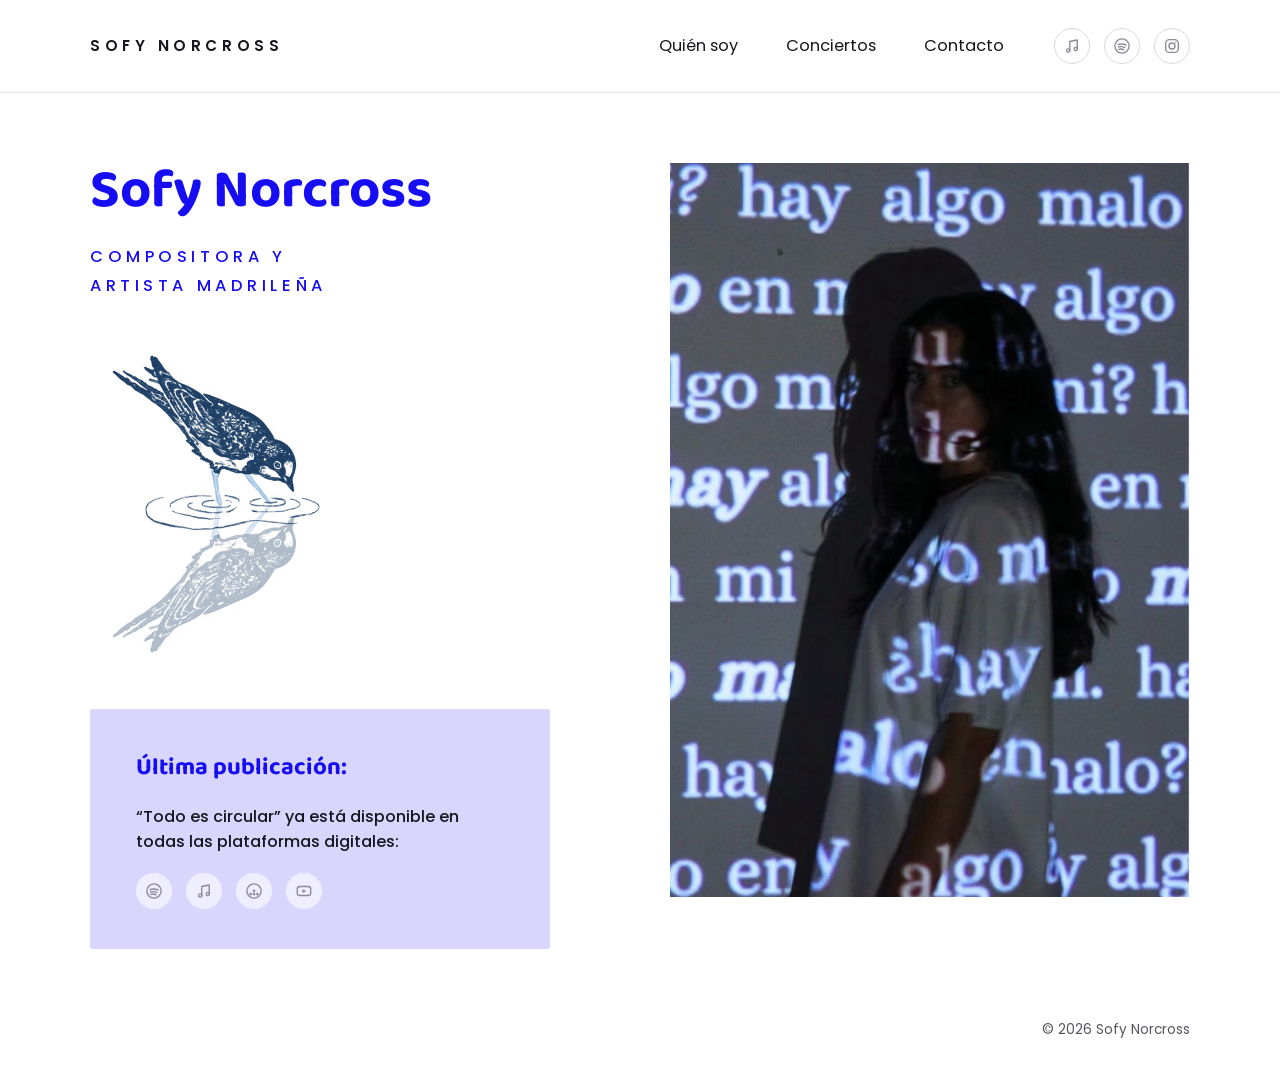
==== index.html @ 29c46905 "first commit" ====
<!DOCTYPE html>
<html lang="es">
    <head>
        <meta charset="UTF-8">
        <meta name="viewport" content="width=device-width, initial-scale=1.0">
        <title>Sofy Norcross — Compositora y artista madrileña</title>
        <meta name="description" content="Sofy Norcross, compositora y artista madrileña. Escucha su música, descubre sus conciertos y contacta con ella.">
        <link rel="preconnect" href="https://fonts.googleapis.com">
        <link rel="stylesheet" href="css/style.css">
    </head>
    <body>
        <header class="site-header">
            <div class="wrap">
                <a href="index.html" class="logo">SOFY NORCROSS</a>
                <nav class="main-nav" id="main-nav">
                    <ul class="nav-links">
                        <li>
                            <a href="quien-soy.html">Quién soy</a>
                        </li>
                        <li>
                            <a href="conciertos.html">Conciertos</a>
                        </li>
                        <li>
                            <a href="contacto.html">Contacto</a>
                        </li>
                    </ul>
                    <div class="socials">
                        <a
                            href="https://music.apple.com/es/artist/sofy-norcross/1715212237"
                            aria-label="Apple Music"
                            target="_blank"
                            rel="noopener"
                        >
                            <svg
                                viewBox="0 0 24 24"
                                fill="none"
                                stroke="currentColor"
                                stroke-width="1.8"
                            >
                                <path d="M9 18V6l10-2v12" stroke-linecap="round" stroke-linejoin="round"/>
                                <circle cx="7" cy="18" r="2.2"/>
                                <circle cx="17" cy="16" r="2.2"/>
                            </svg>
                        </a>
                        <a
                            href="https://open.spotify.com/intl-es/artist/77MdbrNtX6K6ITy4AFdntH?si=fvf7bGkWQeyb-k4wMSaZWg"
                            aria-label="Spotify"
                            target="_blank"
                            rel="noopener"
                        >
                            <svg
                                viewBox="0 0 24 24"
                                fill="none"
                                stroke="currentColor"
                                stroke-width="1.8"
                            >
                                <circle cx="12" cy="12" r="9.5"/>
                                <path d="M7 10c3.5-1 8-.6 10.3.9M7.3 13.3c2.8-.8 6.4-.5 8.5.8M7.6 16.4c2.2-.6 5-.4 6.8.7" stroke-linecap="round"/>
                            </svg>
                        </a>
                        <a
                            href="https://www.instagram.com/sofynorcross/"
                            aria-label="Instagram"
                            target="_blank"
                            rel="noopener"
                        >
                            <svg
                                viewBox="0 0 24 24"
                                fill="none"
                                stroke="currentColor"
                                stroke-width="1.8"
                            >
                                <rect
                                    x="3.5"
                                    y="3.5"
                                    width="17"
                                    height="17"
                                    rx="5"
                                />
                                <circle cx="12" cy="12" r="4"/>
                                <circle
                                    cx="17"
                                    cy="7"
                                    r="1"
                                    fill="currentColor"
                                    stroke="none"
                                />
                            </svg>
                        </a>
                    </div>
                </nav>
                <button class="nav-toggle" aria-label="Abrir menú" aria-expanded="false">
                    <span></span>
                    <span></span>
                    <span></span>
                </button>
            </div>
        </header>
        <main>
            <section class="hero">
                <div class="wrap">
                    <div class="hero-copy">
                        <h1>Sofy Norcross</h1>
                        <p class="hero-subtitle">
                            Compositora y
                            <br>
                            artista madrileña
                        </p>
                        <img src="assets/bird.png" alt="Ilustración de un pájaro bebiendo agua, reflejado" class="hero-bird">
                        <div class="hero-note">
                            <h3>Última publicación:</h3>
                            <p>&ldquo;Todo es circular&rdquo; ya está disponible en todas las plataformas digitales:</p>
                            <div class="socials">
                                <a
                                    href="https://open.spotify.com/intl-es/track/5YhR0Kq6UweA3uJosg9JHq?si=ad786be3d208446f"
                                    aria-label="Escuchar en Spotify"
                                    target="_blank"
                                    rel="noopener"
                                >
                                    <svg
                                        viewBox="0 0 24 24"
                                        fill="none"
                                        stroke="currentColor"
                                        stroke-width="1.8"
                                    >
                                        <circle cx="12" cy="12" r="9.5"/>
                                        <path d="M7 10c3.5-1 8-.6 10.3.9M7.3 13.3c2.8-.8 6.4-.5 8.5.8M7.6 16.4c2.2-.6 5-.4 6.8.7" stroke-linecap="round"/>
                                    </svg>
                                </a>
                                <a
                                    href="https://music.apple.com/es/album/todo-es-circular-single/6787810867"
                                    aria-label="Escuchar en Apple Music"
                                    target="_blank"
                                    rel="noopener"
                                >
                                    <svg
                                        viewBox="0 0 24 24"
                                        fill="none"
                                        stroke="currentColor"
                                        stroke-width="1.8"
                                    >
                                        <path d="M9 18V6l10-2v12" stroke-linecap="round" stroke-linejoin="round"/>
                                        <circle cx="7" cy="18" r="2.2"/>
                                        <circle cx="17" cy="16" r="2.2"/>
                                    </svg>
                                </a>
                                <a
                                    href="https://tidal.com/track/540287267/u"
                                    aria-label="Escuchar en Tidal"
                                    target="_blank"
                                    rel="noopener"
                                >
                                    <svg
                                        viewBox="0 0 24 24"
                                        fill="none"
                                        stroke="currentColor"
                                        stroke-width="1.8"
                                    >
                                        <circle cx="12" cy="12" r="9.5"/>
                                        <path d="M12 9.5l-2.2 2.2L12 13.9l2.2-2.2zM7.6 13.9L5.4 16.1 7.6 18.3 9.8 16.1zM12 13.9l-2.2 2.2 2.2 2.2 2.2-2.2zM16.4 13.9l-2.2 2.2 2.2 2.2 2.2-2.2z" fill="currentColor" stroke="none"/>
                                    </svg>
                                </a>
                                <a
                                    href="https://www.youtube.com/watch?v=bP30m0RFw4U"
                                    aria-label="Escuchar en YouTube"
                                    target="_blank"
                                    rel="noopener"
                                >
                                    <svg
                                        viewBox="0 0 24 24"
                                        fill="none"
                                        stroke="currentColor"
                                        stroke-width="1.8"
                                    >
                                        <rect
                                            x="3"
                                            y="6"
                                            width="18"
                                            height="12"
                                            rx="3.5"
                                            stroke-linecap="round"
                                        />
                                        <path d="M10 9.5l5 2.5-5 2.5z" fill="currentColor" stroke="none"/>
                                    </svg>
                                </a>
                            </div>
                        </div>
                    </div>
                    <div class="hero-photo">
                        <img src="assets/hero_photo.jpg" alt="Sofy Norcross fotografiada frente a una proyección de texto">
                    </div>
                </div>
            </section>
        </main>
        <footer class="site-footer">
            <div class="wrap">&copy; 2026 Sofy Norcross</div>
        </footer>
        <script src="js/script.js"></script>
    </body>
</html>
---- css/style.css ----
/* =========================================================
   Sofy Norcross — hoja de estilos principal
   ========================================================= */

@import url('https://fonts.googleapis.com/css2?family=Baloo+2:wght@500;600;700;800&family=Poppins:wght@300;400;500;600;700&display=swap');

:root {
  --blue: #170df2;
  --blue-dark: #1209b8;
  --lavender: #d8d6fd;
  --lavender-soft: #eeecff;
  --ink: #16161f;
  --gray: #55555f;
  --line: #e4e4ec;
  --white: #ffffff;
  --font-display: 'Baloo 2', sans-serif;
  --font-body: 'Poppins', sans-serif;
  --container: 1180px;
  --nav-h: 92px;
}

* {
  box-sizing: border-box;
}

html {
  scroll-behavior: smooth;
}

body {
  margin: 0;
  font-family: var(--font-body);
  color: var(--ink);
  background: var(--white);
  -webkit-font-smoothing: antialiased;
  line-height: 1.6;
}

img {
  max-width: 100%;
  display: block;
}

a {
  color: inherit;
  text-decoration: none;
}

.wrap {
  max-width: var(--container);
  margin: 0 auto;
  padding: 0 40px;
}

h1,
h2,
h3 {
  font-family: var(--font-display);
  font-weight: 700;
  color: var(--blue);
  margin: 0;
}

.eyebrow {
  font-family: var(--font-body);
  letter-spacing: 0.35em;
  text-transform: uppercase;
  font-size: 0.85rem;
  color: var(--blue);
  font-weight: 600;
}

/* =========================== Header =========================== */

.site-header {
  border-bottom: 1px solid var(--line);
  position: sticky;
  top: 0;
  background: rgba(255, 255, 255, 0.96);
  backdrop-filter: blur(6px);
  z-index: 100;
}

.site-header .wrap {
  display: flex;
  align-items: center;
  justify-content: space-between;
  height: var(--nav-h);
}

.logo {
  font-family: var(--font-body);
  font-weight: 600;
  letter-spacing: 0.3em;
  font-size: 0.95rem;
  color: var(--ink);
  white-space: nowrap;
}

.logo:hover {
  color: var(--blue);
}

.main-nav {
  display: flex;
  align-items: center;
  gap: 48px;
}

.nav-links {
  display: flex;
  gap: 44px;
  list-style: none;
  margin: 0;
  padding: 0;
}

.nav-links a {
  font-size: 1.02rem;
  color: var(--ink);
  padding: 6px 2px;
  border-bottom: 2px solid transparent;
  transition: color 0.15s ease, border-color 0.15s ease;
}

.nav-links a:hover {
  color: var(--blue);
}

.nav-links a.active {
  color: var(--blue);
  border-color: var(--blue);
}

.socials {
  display: flex;
  align-items: center;
  gap: 14px;
}

.socials a {
  width: 36px;
  height: 36px;
  border-radius: 50%;
  display: flex;
  align-items: center;
  justify-content: center;
  color: #8b8b96;
  border: 1px solid #d7d7e0;
  transition: color 0.15s ease, border-color 0.15s ease, background 0.15s ease;
}

.socials a:hover {
  color: var(--blue);
  border-color: var(--blue);
  background: var(--lavender-soft);
}

.socials svg {
  width: 18px;
  height: 18px;
}

.nav-toggle {
  display: none;
  flex-direction: column;
  justify-content: center;
  gap: 5px;
  width: 40px;
  height: 40px;
  border: none;
  background: none;
  cursor: pointer;
  padding: 0;
}

.nav-toggle span {
  width: 100%;
  height: 2px;
  background: var(--ink);
  border-radius: 2px;
  transition: transform 0.25s ease, opacity 0.25s ease;
}

/* =========================== Buttons =========================== */

.btn {
  display: inline-block;
  font-family: var(--font-body);
  font-weight: 600;
  letter-spacing: 0.05em;
  text-transform: uppercase;
  font-size: 0.9rem;
  padding: 16px 34px;
  border-radius: 2px;
  cursor: pointer;
  border: 2px solid transparent;
  transition: transform 0.15s ease, background 0.15s ease, color 0.15s ease, border-color 0.15s ease;
}

.btn-primary {
  background: var(--blue);
  color: var(--white);
}

.btn-primary:hover {
  background: var(--blue-dark);
  transform: translateY(-2px);
}

.btn-outline {
  background: transparent;
  color: var(--blue);
  border-color: var(--blue);
}

.btn-outline:hover {
  background: var(--blue);
  color: var(--white);
}

.home-link {
  display: inline-flex;
  align-items: center;
  gap: 6px;
  text-transform: none;
  letter-spacing: 0;
  font-weight: 500;
  padding: 12px 26px;
}

.home-link-wrap {
  text-align: center;
  margin: 90px 0 60px;
}

/* =========================== Footer =========================== */

.site-footer {
  padding: 30px 0 50px;
  text-align: right;
  font-size: 0.85rem;
  color: var(--gray);
}

/* =========================== Hero (Inicio) =========================== */

.hero {
  padding: 70px 0 40px;
}

.hero .wrap {
  display: grid;
  grid-template-columns: minmax(0, 1fr) minmax(0, 1fr);
  gap: 60px;
  align-items: start;
}

.hero-copy h1 {
  font-size: 3.4rem;
  line-height: 1.05;
  margin-bottom: 22px;
}

.hero-subtitle {
  color: var(--blue);
  font-weight: 500;
  letter-spacing: 0.28em;
  font-size: 1.02rem;
  line-height: 1.8;
  text-transform: uppercase;
  margin-bottom: 50px;
}

.hero-bird {
  width: 230px;
  max-width: 60%;
}

.hero-photo img {
  width: 100%;
  height: auto;
  object-fit: cover;
}

.hero-note {
  background: var(--lavender);
  padding: 40px 46px;
  margin-top: 56px;
  max-width: 460px;
  border-radius: 2px;
}

.hero-note h3 {
  font-size: 1.5rem;
  margin-bottom: 16px;
}

.hero-note p {
  margin: 0 0 18px;
  font-weight: 500;
  color: var(--ink);
}

.hero-note .socials {
  justify-content: flex-start;
}

.hero-note .socials a {
  background: rgba(255, 255, 255, 0.6);
  border-color: transparent;
}

/* =========================== Page header (subpages) =========================== */

.page-hero {
  padding: 70px 0 30px;
  text-align: center;
}

.page-hero h1 {
  font-size: 3.3rem;
  letter-spacing: 0.04em;
}

.page-hero .divider {
  width: 46px;
  height: 4px;
  background: var(--ink);
  margin: 26px auto 34px;
  border-radius: 2px;
}

.page-hero .intro {
  max-width: 760px;
  margin: 0 auto;
  font-size: 1.08rem;
  color: var(--ink);
  text-align: justify;
}

.page-hero.left-align {
  text-align: left;
}

.page-hero.left-align .intro {
  margin: 0;
}

/* =========================== Quién soy =========================== */

.about-hero {
  padding: 60px 0 0;
}

.about-hero .wrap {
  display: grid;
  grid-template-columns: minmax(0, 0.85fr) minmax(0, 1.15fr);
  gap: 60px;
  align-items: center;
}

.about-hero h1 {
  font-size: 2.9rem;
  margin-bottom: 36px;
}

.about-hero-photo img {
  width: 100%;
  border-radius: 2px;
}

.about-hero-text p {
  margin: 0 0 20px;
  text-align: justify;
  color: var(--ink);
}

.releases {
  background: var(--lavender-soft);
  margin-top: 70px;
  padding: 70px 0;
}

.releases h2 {
  font-size: 2.4rem;
  margin-bottom: 46px;
}

.release {
  display: grid;
  grid-template-columns: 260px 1fr;
  gap: 40px;
  margin-bottom: 54px;
  align-items: center;
}

.release:last-child {
  margin-bottom: 0;
}

.release>div:first-child {
  display: flex;
  flex-direction: column;
  align-items: center;
  text-align: center;
  width: 100%;
}

.release-cover {
  width: 100%;
  border-radius: 2px;
  overflow: hidden;
  margin-bottom: 12px;
}

.release-cover img {
  width: 100%;
  height: auto;
  display: block;
}

.release-meta {
  font-size: 0.98rem;
  margin-bottom: 8px;
  width: 100%;
}

.release-meta:last-child {
  margin-bottom: 0;
  margin-top: 4px;
}

.release-meta .kind {
  font-weight: 600;
  color: var(--ink);
}

.release-meta .kind em {
  color: var(--ink);
  font-style: italic;
}

.release-meta .year {
  color: var(--gray);
  margin-bottom: 8px;
}

.spotify-tag {
  display: inline-flex;
  align-items: center;
  gap: 8px;
  font-size: 0.95rem;
  font-weight: 500;
}

.spotify-tag svg {
  width: 20px;
  height: 20px;
  color: #1db954;
}

.release-text p {
  margin: 0 0 16px;
  text-align: justify;
  color: var(--ink);
}

.beyond {
  padding: 80px 0 0;
}

.beyond .wrap {
  display: grid;
  grid-template-columns: minmax(0, 1.2fr) minmax(0, 0.8fr);
  gap: 50px;
  align-items: center;
}

.beyond h2 {
  font-size: 2.3rem;
  margin-bottom: 22px;
  line-height: 1.15;
}

.beyond p {
  text-align: justify;
  margin: 0 0 24px;
}

.beyond-photo img {
  border-radius: 2px;
}

.beyond .socials {
  justify-content: flex-start;
}

/* =========================== Conciertos =========================== */

.gigs {
  padding: 50px 0 0;
}

.gig-card {
  display: grid;
  grid-template-columns: 300px 1fr;
  gap: 50px;
  align-items: start;
  margin-top: 40px;
}

.gig-poster img {
  border-radius: 2px;
  box-shadow: 0 20px 40px -20px rgba(23, 13, 242, 0.25);
}

.gig-info h2 {
  font-size: 1.7rem;
  text-decoration: underline;
  text-underline-offset: 6px;
  margin-bottom: 16px;
  color: var(--ink);
}

.gig-info p {
  margin: 0 0 6px;
  color: var(--ink);
}

.gig-info .btn {
  margin-top: 26px;
}

/* =========================== Contacto =========================== */

.contact {
  padding: 60px 0 0;
}

.contact .wrap {
  display: grid;
  grid-template-columns: minmax(0, 0.85fr) minmax(0, 1.15fr);
  gap: 70px;
}

.contact h1 {
  font-size: 3.2rem;
  margin-bottom: 28px;
}

.contact-intro p {
  margin: 0 0 22px;
  color: var(--ink);
}

.contact-intro .email {
  font-weight: 600;
  color: var(--ink);
}

.contact-intro .email a {
  color: var(--blue);
}

form.contact-form {
  display: grid;
  grid-template-columns: 1fr 1fr;
  gap: 30px 34px;
}

.field {
  display: flex;
  flex-direction: column;
}

.field.full {
  grid-column: 1 / -1;
}

.field label {
  font-size: 0.95rem;
  margin-bottom: 10px;
  color: var(--ink);
}

.field input,
.field textarea,
.field select {
  border: none;
  border-bottom: 1.5px solid var(--ink);
  padding: 8px 4px;
  font-family: var(--font-body);
  font-size: 1rem;
  background: transparent;
  color: var(--ink);
  width: 100%;
  max-width: 100%;
}

.field input:focus,
.field textarea:focus,
.field select:focus {
  outline: none;
  border-bottom-color: var(--blue);
}

.field textarea {
  resize: vertical;
  min-height: 90px;
}

.phone-field {
  display: flex;
  align-items: flex-end;
  gap: 10px;
  flex-wrap: wrap;
}

.phone-field select {
  width: 74px;
  flex-shrink: 0;
}

.phone-field input {
  flex: 1;
  min-width: 140px;
}

.form-submit {
  grid-column: 1 / -1;
  display: flex;
  justify-content: flex-end;
  margin-top: 10px;
}

.form-submit .btn {
  border: 1.5px solid var(--ink);
  background: transparent;
  color: var(--ink);
}

.form-submit .btn:hover {
  background: var(--ink);
  color: var(--white);
}

.form-status {
  grid-column: 1 / -1;
  font-size: 0.95rem;
  color: var(--blue);
  min-height: 1.2em;
}

/* =========================== Responsive =========================== */

@media (max-width: 900px) {

  .hero .wrap,
  .about-hero .wrap,
  .beyond .wrap,
  .contact .wrap,
  .release,
  .gig-card {
    grid-template-columns: 1fr;
  }

  .about-hero-photo,
  .beyond-photo,
  .hero-photo {
    order: -1;
  }

  .release-cover {
    max-width: 260px;
  }

  .hero-note {
    max-width: 100%;
  }

  .beyond {
    padding-top: 60px;
  }
}

@media (max-width: 760px) {
  :root {
    --nav-h: 76px;
  }

  .wrap {
    padding: 0 24px;
  }

  .nav-toggle {
    display: flex;
  }

  .main-nav {
    position: fixed;
    top: var(--nav-h);
    left: 0;
    right: 0;
    background: var(--white);
    flex-direction: column;
    align-items: flex-start;
    gap: 0;
    padding: 10px 24px 30px;
    border-bottom: 1px solid var(--line);
    transform: translateY(-8px);
    opacity: 0;
    pointer-events: none;
    transition: transform 0.2s ease, opacity 0.2s ease;
  }

  .main-nav.open {
    transform: translateY(0);
    opacity: 1;
    pointer-events: auto;
  }

  .nav-links {
    flex-direction: column;
    gap: 4px;
    width: 100%;
  }

  .nav-links a {
    display: block;
    padding: 12px 0;
    border-bottom: 1px solid var(--line);
    width: 100%;
  }

  .socials {
    margin-top: 16px;
  }

  .hero {
    padding-top: 40px;
  }

  .hero-copy h1 {
    font-size: 2.4rem;
  }

  .hero-subtitle {
    letter-spacing: 0.18em;
  }

  .hero-note {
    padding: 30px 26px;
  }

  .page-hero h1 {
    font-size: 2.3rem;
  }

  .about-hero h1 {
    font-size: 2.2rem;
  }

  .contact h1 {
    font-size: 2.2rem;
  }

  .releases {
    padding: 50px 0;
  }

  form.contact-form {
    grid-template-columns: 1fr;
  }

  .form-submit {
    justify-content: stretch;
  }

  .form-submit .btn {
    width: 100%;
    text-align: center;
  }

  .gig-card {
    gap: 30px;
  }

  .gig-poster {
    max-width: 260px;
  }

  .beyond .wrap {
    gap: 30px;
  }
}

@media (max-width: 480px) {
  .wrap {
    padding: 0 18px;
  }

  .hero-copy h1 {
    font-size: 2rem;
  }

  .page-hero h1 {
    font-size: 1.9rem;
  }

  .contact h1 {
    font-size: 1.8rem;
  }

  .hero-note {
    padding: 26px 20px;
  }
}
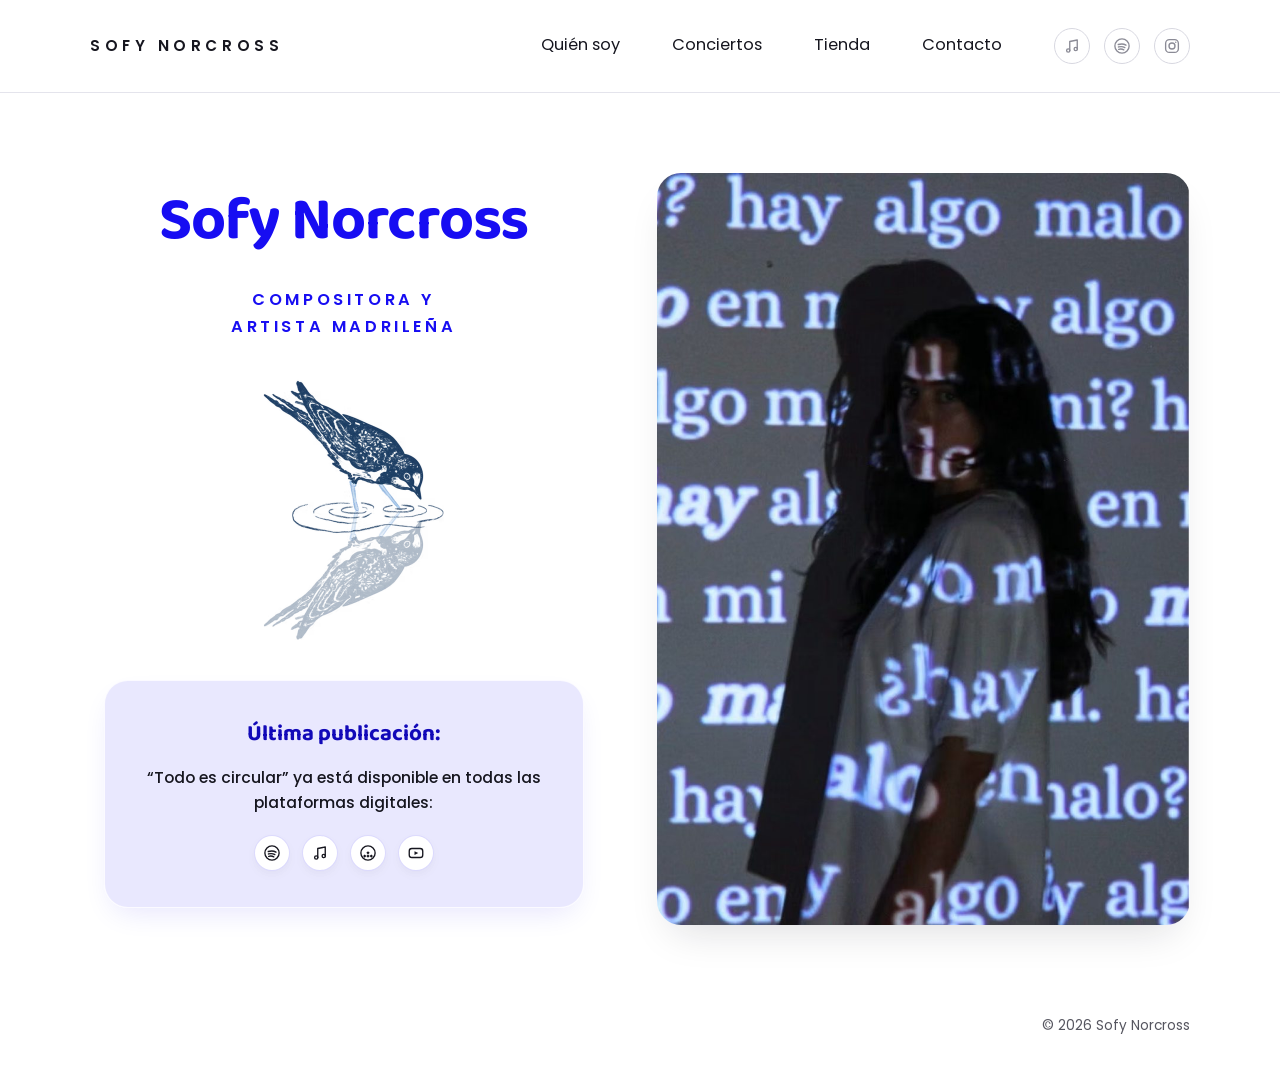
==== commit 608e20ef: "tienda" ====
--- a/index.html
+++ b/index.html
@@ -19,6 +19,9 @@
                         </li>
                         <li>
                             <a href="conciertos.html">Conciertos</a>
+                        </li>
+                        <li>
+                            <a href="tienda.html">Tienda</a>
                         </li>
                         <li>
                             <a href="contacto.html">Contacto</a>
--- a/css/style.css
+++ b/css/style.css
@@ -3,6 +3,25 @@
    ========================================================= */
 
 @import url('https://fonts.googleapis.com/css2?family=Baloo+2:wght@500;600;700;800&family=Poppins:wght@300;400;500;600;700&display=swap');
+
+body {
+  animation: fadeInPage 0.4s ease-in-out forwards;
+}
+
+@keyframes fadeInPage {
+  from {
+    opacity: 0;
+  }
+
+  to {
+    opacity: 1;
+  }
+}
+
+body.page-exit {
+  opacity: 0;
+  transition: opacity 0.3s ease-in-out;
+}
 
 :root {
   --blue: #170df2;
@@ -118,18 +137,24 @@
 .nav-links a {
   font-size: 1.02rem;
   color: var(--ink);
-  padding: 6px 2px;
+  padding: 6px 4px;
+  display: inline-block;
   border-bottom: 2px solid transparent;
-  transition: color 0.15s ease, border-color 0.15s ease;
-}
-
+  transition: transform 0.2s ease, color 0.2s ease, border-color 0.2s ease;
+  transform-origin: center;
+}
+
+/* Hover: Aumenta el tamaño de la letra sin cambiar color */
 .nav-links a:hover {
-  color: var(--blue);
-}
-
+  color: var(--ink);
+  transform: scale(1.15);
+}
+
+/* Selección activa: Color azul y raya inferior */
 .nav-links a.active {
   color: var(--blue);
-  border-color: var(--blue);
+  border-bottom-color: var(--blue);
+  transform: none;
 }
 
 .socials {
@@ -147,7 +172,7 @@
   justify-content: center;
   color: #8b8b96;
   border: 1px solid #d7d7e0;
-  transition: color 0.15s ease, border-color 0.15s ease, background 0.15s ease;
+  transition: color 0.15s ease, border-color 0.15s ease, background 0.15s ease, transform 0.15s ease;
 }
 
 .socials a:hover {
@@ -192,7 +217,7 @@
   text-transform: uppercase;
   font-size: 0.9rem;
   padding: 16px 34px;
-  border-radius: 2px;
+  border-radius: 30px;
   cursor: pointer;
   border: 2px solid transparent;
   transition: transform 0.15s ease, background 0.15s ease, color 0.15s ease, border-color 0.15s ease;
@@ -201,6 +226,7 @@
 .btn-primary {
   background: var(--blue);
   color: var(--white);
+  border-radius: 30px;
 }
 
 .btn-primary:hover {
@@ -227,11 +253,12 @@
   letter-spacing: 0;
   font-weight: 500;
   padding: 12px 26px;
+  border-radius: 30px;
 }
 
 .home-link-wrap {
   text-align: center;
-  margin: 90px 0 60px;
+  margin: 30px 0 30px;
 }
 
 /* =========================== Footer =========================== */
@@ -246,69 +273,112 @@
 /* =========================== Hero (Inicio) =========================== */
 
 .hero {
-  padding: 70px 0 40px;
+  padding: 80px 0 60px;
 }
 
 .hero .wrap {
   display: grid;
-  grid-template-columns: minmax(0, 1fr) minmax(0, 1fr);
+  grid-template-columns: minmax(0, 1fr) minmax(0, 1.05fr);
   gap: 60px;
-  align-items: start;
+  align-items: center;
+}
+
+.hero-copy {
+  display: flex;
+  flex-direction: column;
+  align-items: center;
+  text-align: center;
 }
 
 .hero-copy h1 {
-  font-size: 3.4rem;
+  font-size: 3.8rem;
   line-height: 1.05;
-  margin-bottom: 22px;
+  margin-bottom: 16px;
+  letter-spacing: -0.02em;
 }
 
 .hero-subtitle {
   color: var(--blue);
-  font-weight: 500;
-  letter-spacing: 0.28em;
+  font-weight: 600;
+  letter-spacing: 0.22em;
   font-size: 1.02rem;
-  line-height: 1.8;
+  line-height: 1.7;
   text-transform: uppercase;
-  margin-bottom: 50px;
+  margin-bottom: 36px;
 }
 
 .hero-bird {
-  width: 230px;
+  width: 200px;
   max-width: 60%;
+  margin-bottom: 30px;
+  transition: transform 0.3s ease;
+}
+
+.hero-bird:hover {
+  transform: translateY(-4px) scale(1.02);
 }
 
 .hero-photo img {
   width: 100%;
   height: auto;
   object-fit: cover;
+  border-radius: 24px;
+  box-shadow: 0 20px 40px -15px rgba(22, 22, 31, 0.15);
+  transition: transform 0.4s cubic-bezier(0.16, 1, 0.3, 1), box-shadow 0.4s ease;
+}
+
+.hero-photo img:hover {
+  transform: translateY(-6px);
 }
 
 .hero-note {
-  background: var(--lavender);
-  padding: 40px 46px;
-  margin-top: 56px;
-  max-width: 460px;
-  border-radius: 2px;
+  background: rgba(216, 214, 253, 0.55);
+  backdrop-filter: blur(10px);
+  -webkit-backdrop-filter: blur(10px);
+  padding: 36px 40px;
+  margin-top: 10px;
+  max-width: 480px;
+  border-radius: 24px;
+  border: 1px solid rgba(255, 255, 255, 0.8);
+  box-shadow: 0 12px 30px -10px rgba(23, 13, 242, 0.12);
+  transition: transform 0.3s ease, box-shadow 0.3s ease;
+}
+
+.hero-note:hover {
+  transform: translateY(-3px);
+  box-shadow: 0 18px 36px -10px rgba(23, 13, 242, 0.18);
 }
 
 .hero-note h3 {
-  font-size: 1.5rem;
-  margin-bottom: 16px;
+  font-size: 1.4rem;
+  margin-bottom: 12px;
+  color: var(--blue-dark);
 }
 
 .hero-note p {
-  margin: 0 0 18px;
+  margin: 0 0 20px;
   font-weight: 500;
   color: var(--ink);
+  font-size: 0.98rem;
 }
 
 .hero-note .socials {
-  justify-content: flex-start;
+  justify-content: center;
+  gap: 12px;
 }
 
 .hero-note .socials a {
-  background: rgba(255, 255, 255, 0.6);
-  border-color: transparent;
+  background: var(--white);
+  border-color: rgba(23, 13, 242, 0.15);
+  color: var(--ink);
+  box-shadow: 0 4px 10px rgba(0, 0, 0, 0.04);
+}
+
+.hero-note .socials a:hover {
+  background: var(--blue);
+  color: var(--white);
+  border-color: var(--blue);
+  transform: translateY(-2px);
 }
 
 /* =========================== Page header (subpages) =========================== */
@@ -376,6 +446,13 @@
   color: var(--ink);
 }
 
+.release-cover {
+  display: flex;
+  justify-content: center;
+  align-items: center;
+  margin: 0 auto;
+}
+
 .releases {
   background: var(--lavender-soft);
   margin-top: 70px;
@@ -391,8 +468,42 @@
   display: grid;
   grid-template-columns: 260px 1fr;
   gap: 40px;
-  margin-bottom: 54px;
-  align-items: center;
+  margin-bottom: 30px;
+  align-items: center;
+  border-radius: 30px;
+  padding: 40px !important;
+
+  background-color: rgba(255, 255, 255, 0.619);
+  backdrop-filter: blur(10px);
+  -webkit-backdrop-filter: blur(10px);
+}
+
+.left-side {
+  position: relative;
+  display: flex;
+  flex-direction: column;
+  background-color: rgba(220, 189, 233, 0.6);
+  border-radius: 30px;
+  padding: 20px 30px !important;
+  box-shadow: 0 10px 20px -10px rgba(143, 50, 236, 0.3);
+  transition: all 0.3s cubic-bezier(0.25, 0.8, 0.25, 1);
+  text-decoration: none;
+  color: inherit;
+  text-align: center;
+}
+
+.left-side:hover {
+  cursor: pointer;
+  transform: translateY(-4px);
+  box-shadow: 0 20px 40px -15px rgba(143, 50, 236, 0.4);
+  background-color: rgba(230, 200, 240, 0.8);
+}
+
+.left-side:active {
+  transform: translateY(-1px);
+  box-shadow: 0 5px 10px -5px rgba(143, 50, 236, 0.5);
+  background-color: rgba(210, 179, 223, 0.7);
+  transition: all 0.1s ease;
 }
 
 .release:last-child {
@@ -408,8 +519,9 @@
 }
 
 .release-cover {
-  width: 100%;
-  border-radius: 2px;
+  position: relative;
+  width: 100%;
+  border-radius: 15px;
   overflow: hidden;
   margin-bottom: 12px;
 }
@@ -418,6 +530,58 @@
   width: 100%;
   height: auto;
   display: block;
+  transition: transform 0.3s ease;
+}
+
+.spotify-badge {
+  position: absolute;
+  top: 10px;
+  right: 10px;
+  background: rgba(0, 0, 0, 0.6);
+  backdrop-filter: blur(4px);
+  -webkit-backdrop-filter: blur(4px);
+  padding: 6px;
+  border-radius: 50%;
+  display: flex;
+  align-items: center;
+  justify-content: center;
+  z-index: 2;
+}
+
+.cover-overlay {
+  position: absolute;
+  top: 0;
+  left: 0;
+  width: 100%;
+  height: 100%;
+  background: rgba(0, 0, 0, 0.5);
+  backdrop-filter: blur(3px);
+  -webkit-backdrop-filter: blur(3px);
+  display: flex;
+  align-items: center;
+  justify-content: center;
+  opacity: 0;
+  transition: opacity 0.3s ease;
+  z-index: 1;
+}
+
+.cover-overlay span {
+  color: #fff;
+  font-weight: 600;
+  font-size: 0.9rem;
+  letter-spacing: 0.5px;
+  border: 1px solid rgba(255, 255, 255, 0.4);
+  padding: 8px 14px;
+  border-radius: 20px;
+  background: rgba(29, 185, 84, 0.25);
+}
+
+.left-side:hover .cover-overlay {
+  opacity: 1;
+}
+
+.left-side:hover .release-cover img {
+  transform: scale(1.03);
 }
 
 .release-meta {
@@ -499,28 +663,71 @@
 /* =========================== Conciertos =========================== */
 
 .gigs {
-  padding: 50px 0 0;
-}
-
+  background: var(--white);
+  padding: 50px 0;
+}
+
+/* Tarjeta contenedora principal del concierto (fondo violeta suave) */
 .gig-card {
-  display: grid;
-  grid-template-columns: 300px 1fr;
-  gap: 50px;
-  align-items: start;
-  margin-top: 40px;
+  display: flex;
+  flex-direction: column;
+  align-items: center;
+  text-align: center;
+  max-width: 540px;
+  margin: 0 auto;
+  padding: 40px !important;
+  border-radius: 30px;
+  background-color: var(--lavender-soft);
+  backdrop-filter: blur(10px);
+  -webkit-backdrop-filter: blur(10px);
+}
+
+/* Sub-tarjeta blanca para el cartel (con animación hover/active idéntica a la tienda) */
+.gig-poster {
+  display: flex;
+  justify-content: center;
+  align-items: center;
+  width: 100%;
+  background-color: var(--white);
+  border-radius: 30px;
+  padding: 20px 30px !important;
+  box-shadow: 0 10px 20px -10px rgba(23, 13, 242, 0.15);
+  transition: all 0.3s cubic-bezier(0.25, 0.8, 0.25, 1);
+}
+
+.gig-poster:hover {
+  cursor: pointer;
+  transform: translateY(-4px);
+  box-shadow: 0 20px 40px -15px rgba(23, 13, 242, 0.25);
+  background-color: var(--white);
+}
+
+.gig-poster:active {
+  transform: translateY(-1px);
+  box-shadow: 0 5px 10px -5px rgba(23, 13, 242, 0.3);
+  background-color: #f5f5f5;
+  transition: all 0.1s ease;
 }
 
 .gig-poster img {
-  border-radius: 2px;
-  box-shadow: 0 20px 40px -20px rgba(23, 13, 242, 0.25);
+  max-width: 260px;
+  width: 100%;
+  height: auto;
+  border-radius: 15px;
+  box-shadow: 0 10px 25px -10px rgba(22, 22, 31, 0.15);
+}
+
+.gig-info {
+  width: 100%;
 }
 
 .gig-info h2 {
   font-size: 1.7rem;
   text-decoration: underline;
   text-underline-offset: 6px;
+  margin-top: 24px;
   margin-bottom: 16px;
-  color: var(--ink);
+  color: var(--blue);
 }
 
 .gig-info p {
@@ -529,7 +736,126 @@
 }
 
 .gig-info .btn {
-  margin-top: 26px;
+  margin-top: 24px;
+}
+
+/* =========================== Tienda =========================== */
+
+/* Fondo general de la sección tienda */
+.shop {
+  background: var(--white);
+  padding: 60px 0;
+}
+
+/* Grilla a 2 columnas en pantallas de escritorio */
+.shop .wrap {
+  display: grid;
+  grid-template-columns: repeat(2, 1fr);
+  gap: 36px;
+  align-items: stretch;
+}
+
+/* Tarjeta contenedor tipo póster/concierto vertical */
+.shop .release {
+  display: flex;
+  flex-direction: column;
+  align-items: center;
+  text-align: center;
+  width: 100%;
+  margin: 0;
+  padding: 36px 28px !important;
+  border-radius: 30px;
+  background-color: var(--lavender-soft);
+  backdrop-filter: blur(10px);
+  -webkit-backdrop-filter: blur(10px);
+}
+
+/* Tarjeta interna de la foto */
+.shop .left-side {
+  width: 100%;
+  max-width: 380px;
+  background-color: var(--white);
+  border-radius: 24px;
+  padding: 20px 24px !important;
+  box-shadow: 0 10px 20px -10px rgba(23, 13, 242, 0.15);
+  transition: all 0.3s cubic-bezier(0.25, 0.8, 0.25, 1);
+  margin-bottom: 24px;
+}
+
+.shop .left-side:hover {
+  cursor: pointer;
+  transform: translateY(-4px);
+  box-shadow: 0 20px 40px -15px rgba(23, 13, 242, 0.25);
+  background-color: var(--white);
+}
+
+.shop .left-side:active {
+  transform: translateY(-1px);
+  box-shadow: 0 5px 10px -5px rgba(23, 13, 242, 0.3);
+  background-color: #f5f5f5;
+  transition: all 0.1s ease;
+}
+
+.shop .release-cover {
+  max-width: 280px;
+  margin: 0 auto 10px;
+}
+
+.shop .release-meta .kind {
+  font-size: 1.2rem;
+  font-weight: 700;
+  color: var(--blue);
+}
+
+/* Lado derecho (detalles y botón) */
+.shop .right-side {
+  display: flex;
+  flex-direction: column;
+  align-items: center;
+  width: 100%;
+  height: 100%;
+}
+
+.shop .release-text p {
+  text-align: center;
+  font-size: 0.98rem;
+  color: var(--ink);
+  margin-bottom: 18px;
+}
+
+/* Lista de características centrada */
+.shop .product-features {
+  list-style: none;
+  margin: 0 0 24px;
+  padding: 0;
+  display: flex;
+  flex-direction: column;
+  align-items: center;
+  gap: 8px;
+}
+
+.shop .product-features li {
+  font-size: 0.92rem;
+  color: var(--gray);
+  padding-left: 0;
+}
+
+.shop .product-features li::before {
+  display: none;
+}
+
+.shop .btn {
+  margin-top: auto;
+  /* Empuja el botón al fondo para alinear filas perfectamente */
+}
+
+/* Ajuste Responsive: Pasa a 1 columna en tablets y móviles */
+@media (max-width: 900px) {
+  .shop .wrap {
+    grid-template-columns: 1fr;
+    max-width: 540px;
+    margin: 0 auto;
+  }
 }
 
 /* =========================== Contacto =========================== */
@@ -610,21 +936,35 @@
   min-height: 90px;
 }
 
+/* Alineación horizontal del prefijo y el número de teléfono */
 .phone-field {
   display: flex;
   align-items: flex-end;
-  gap: 10px;
-  flex-wrap: wrap;
-}
-
-.phone-field select {
-  width: 74px;
+  gap: 12px;
+}
+
+.phone-field #prefijo {
+  width: 60px;
   flex-shrink: 0;
-}
-
-.phone-field input {
+  text-align: center;
+}
+
+.phone-field #telefono {
   flex: 1;
-  min-width: 140px;
+}
+
+/* Sombreado violeta claro y estilos para el campo 'Tu mensaje' */
+.field textarea#mensaje {
+  background-color: var(--lavender-soft);
+  border: 1px solid var(--lavender);
+  border-radius: 12px;
+  padding: 12px 16px;
+  transition: border-color 0.2s ease, box-shadow 0.2s ease;
+}
+
+.field textarea#mensaje:focus {
+  border-color: var(--blue);
+  box-shadow: 0 0 0 3px rgba(23, 13, 242, 0.15);
 }
 
 .form-submit {
@@ -650,6 +990,70 @@
   font-size: 0.95rem;
   color: var(--blue);
   min-height: 1.2em;
+}
+
+/* =========================== Lightbox / Modal =========================== */
+
+.modal-lightbox {
+  position: fixed;
+  inset: 0;
+  width: 100%;
+  height: 100vh;
+  height: 100dvh;
+
+  background-color: rgba(22, 22, 31, 0.85);
+  backdrop-filter: blur(8px);
+  -webkit-backdrop-filter: blur(8px);
+
+  z-index: 99999;
+
+  display: grid;
+  place-items: center;
+
+  opacity: 0;
+  pointer-events: none;
+  transition: opacity 0.3s ease;
+}
+
+.modal-lightbox.active {
+  opacity: 1;
+  pointer-events: auto;
+}
+
+.modal-lightbox img {
+  width: auto !important;
+  height: auto !important;
+  max-width: 85vw !important;
+  max-height: 80vh !important;
+  object-fit: contain;
+  border-radius: 12px;
+  box-shadow: 0 20px 40px rgba(0, 0, 0, 0.5);
+
+  transform: scale(0.9);
+  transition: transform 0.3s ease;
+}
+
+.modal-lightbox.active img {
+  transform: scale(1);
+}
+
+.modal-close {
+  position: absolute;
+  top: 24px;
+  right: 28px;
+  background: transparent;
+  border: none;
+  color: #fff;
+  font-size: 2.5rem;
+  line-height: 1;
+  cursor: pointer;
+  z-index: 1001;
+  transition: transform 0.2s ease, color 0.2s ease;
+}
+
+.modal-close:hover {
+  color: var(--lavender);
+  transform: scale(1.1);
 }
 
 /* =========================== Responsive =========================== */
@@ -704,37 +1108,64 @@
     right: 0;
     background: var(--white);
     flex-direction: column;
-    align-items: flex-start;
+    align-items: center;
+    /* Centrado horizontal del contenedor de items */
     gap: 0;
     padding: 10px 24px 30px;
     border-bottom: 1px solid var(--line);
-    transform: translateY(-8px);
+
+    transform: translateY(-15%);
     opacity: 0;
     pointer-events: none;
-    transition: transform 0.2s ease, opacity 0.2s ease;
+
+    transition: transform 0.3s cubic-bezier(0.4, 0, 0.2, 1),
+      opacity 0.25s cubic-bezier(0.4, 0, 0.2, 1);
+    box-shadow: 0 10px 25px -5px rgba(0, 0, 0, 0.08);
   }
 
   .main-nav.open {
     transform: translateY(0);
     opacity: 1;
     pointer-events: auto;
+
+    transition: transform 0.35s cubic-bezier(0.16, 1, 0.3, 1),
+      opacity 0.3s ease;
   }
 
   .nav-links {
+    display: flex;
     flex-direction: column;
-    gap: 4px;
+    /* Cambia la lista de horizontal a vertical */
+    align-items: center;
+    /* Centra los enlaces horizontalmente */
     width: 100%;
+    margin: 0;
+    padding: 0;
+    gap: 0;
   }
 
   .nav-links a {
     display: block;
-    padding: 12px 0;
+    padding: 14px 12px;
     border-bottom: 1px solid var(--line);
     width: 100%;
+    border-radius: 0;
+    text-align: center;
   }
 
   .socials {
-    margin-top: 16px;
+    margin-top: 20px;
+    justify-content: center;
+    width: 100%;
+  }
+
+  .nav-links a:hover {
+    transform: none;
+  }
+
+  .nav-links a.active {
+    color: var(--blue);
+    border-bottom: 2px solid var(--blue);
   }
 
   .hero {
@@ -742,7 +1173,7 @@
   }
 
   .hero-copy h1 {
-    font-size: 2.4rem;
+    font-size: 2.8rem;
   }
 
   .hero-subtitle {
@@ -801,7 +1232,7 @@
   }
 
   .hero-copy h1 {
-    font-size: 2rem;
+    font-size: 2.2rem;
   }
 
   .page-hero h1 {
@@ -815,4 +1246,17 @@
   .hero-note {
     padding: 26px 20px;
   }
+}
+
+@keyframes fadeInPage {
+  from {
+    opacity: 0;
+    transform: translateY(6px);
+  }
+
+  to {
+    opacity: 1;
+    transform: none;
+    /* Elimina el contexto de transformación 2D */
+  }
 }
